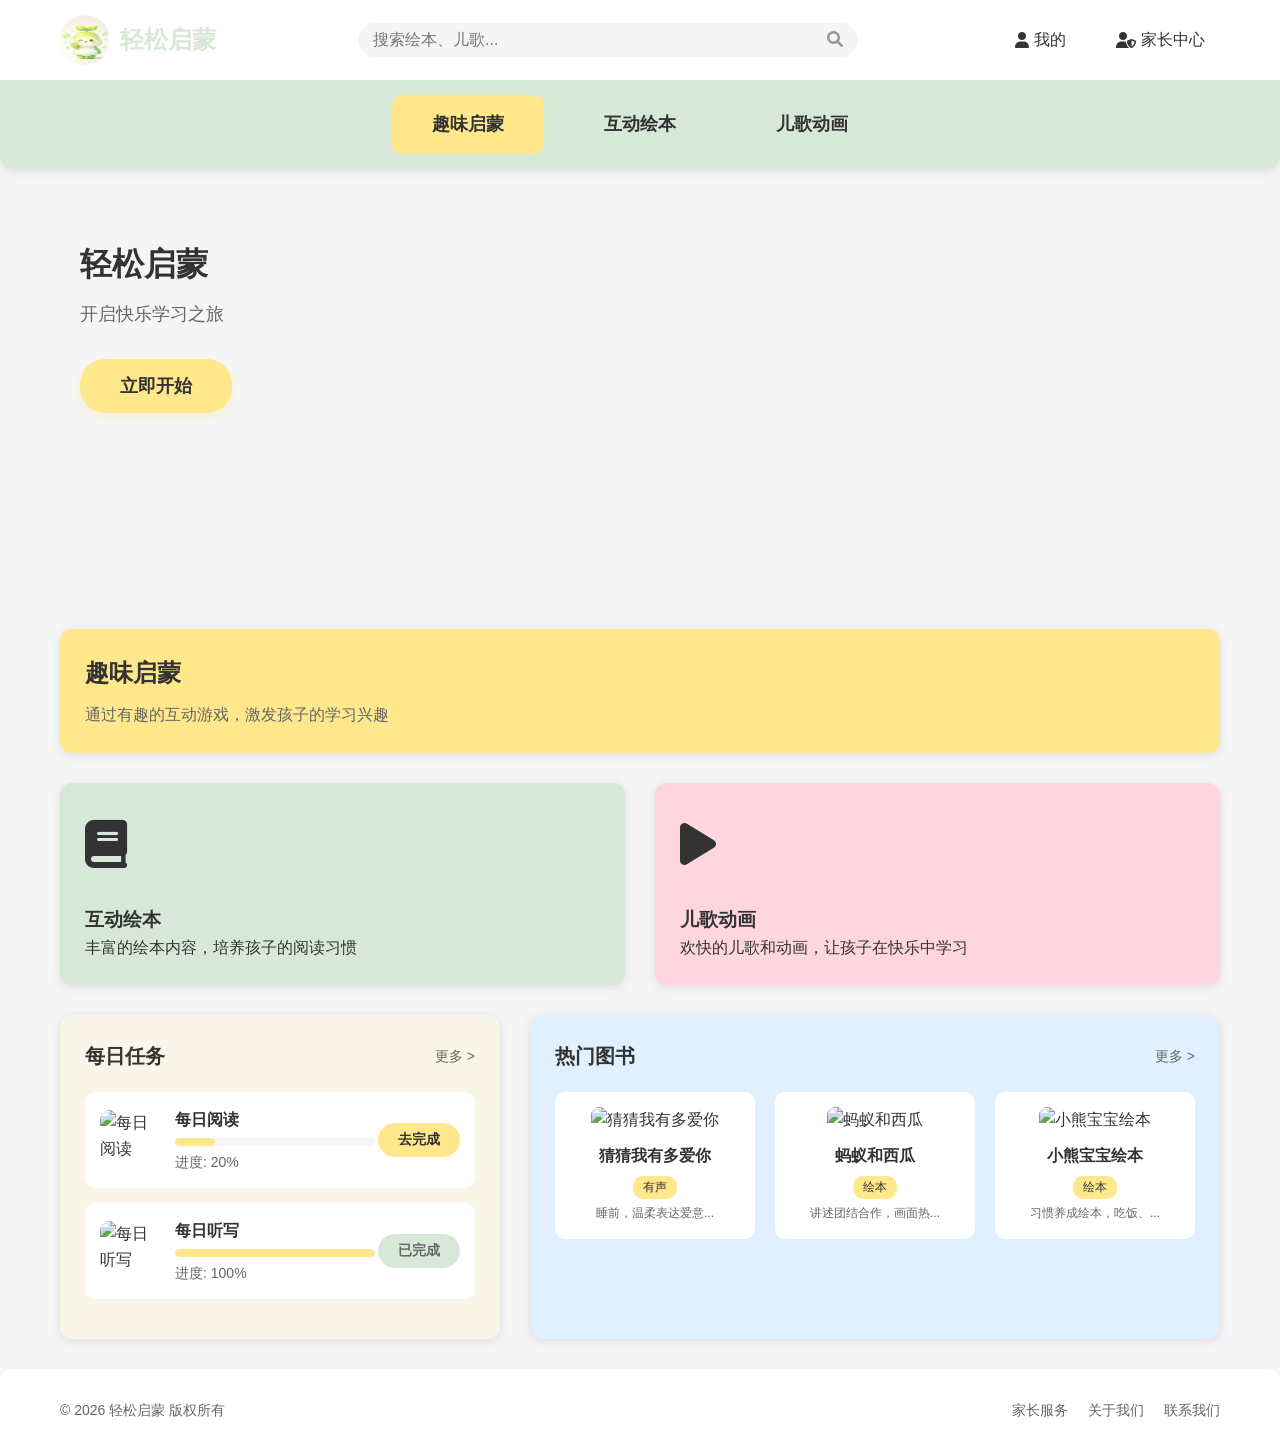
==== index.html @ 4df5da34 "Add files via upload" ====
<!DOCTYPE html>
<html lang="zh-CN">
<head>
    <meta charset="UTF-8">
    <meta name="viewport" content="width=device-width, initial-scale=1.0">
    <title>轻松启蒙 - 幼儿教育平台</title>
    <link rel="stylesheet" href="styles.css">
    <link rel="stylesheet" href="https://cdnjs.cloudflare.com/ajax/libs/font-awesome/6.0.0/css/all.min.css">
</head>
<body>
    <!-- 顶部导航区 -->
    <header class="top-nav">
        <div class="container">
            <div class="nav-left">
                <div class="logo">
                    <img src="image/生成APP引导页首屏.png" alt="轻松启蒙" class="mascot">
                    <h1>轻松启蒙</h1>
                </div>
            </div>
            <div class="nav-center">
                <div class="search-bar">
                    <input type="text" placeholder="搜索绘本、儿歌..." class="search-input">
                    <button class="search-btn"><i class="fas fa-search"></i></button>
                </div>
            </div>
            <div class="nav-right">
                <a href="#" class="nav-link"><i class="fas fa-user"></i> 我的</a>
                <a href="#" class="nav-link"><i class="fas fa-user-shield"></i> 家长中心</a>
            </div>
        </div>
        <!-- 导航菜单 -->
        <div class="nav-menu">
            <div class="container">
                <a href="#" class="menu-item active">趣味启蒙</a>
                <a href="#" class="menu-item">互动绘本</a>
                <a href="#" class="menu-item">儿歌动画</a>
            </div>
        </div>
    </header>

    <!-- 核心banner区 -->
    <section class="banner">
        <div class="banner-video">
            <video autoplay muted loop playsinline preload="auto" width="100%" height="100%">
                <source src="image/修改幼儿教育网站banner.mp4" type="video/mp4">
                <img src="image/幼儿教育APP Banner方案及提示词.png" alt="轻松启蒙" style="width:100%; height:100%; object-fit:cover;">
            </video>
        </div>
        <div class="container">
            <div class="banner-content">
                <div class="banner-text">
                    <h2>轻松启蒙</h2>
                    <p>开启快乐学习之旅</p>
                    <button class="start-btn">立即开始</button>
                </div>
            </div>
        </div>
    </section>

    <!-- 功能模块区 -->
    <section class="feature-section">
        <div class="container">
            <!-- 趣味启蒙 -->
            <div class="feature-card full-width yellow-bg">
                <div class="feature-content">
                    <h3>趣味启蒙</h3>
                    <p>通过有趣的互动游戏，激发孩子的学习兴趣</p>
                </div>
            </div>

            <!-- 第二行：互动绘本和儿歌动画 -->
            <div class="row">
                <div class="feature-card green-bg">
                    <div class="feature-icon">
                        <i class="fas fa-book"></i>
                    </div>
                    <h3>互动绘本</h3>
                    <p>丰富的绘本内容，培养孩子的阅读习惯</p>
                </div>
                <div class="feature-card pink-bg">
                    <div class="feature-icon">
                        <i class="fas fa-play"></i>
                    </div>
                    <h3>儿歌动画</h3>
                    <p>欢快的儿歌和动画，让孩子在快乐中学习</p>
                </div>
            </div>

            <!-- 第三行：每日任务和热门图书 -->
            <div class="row">
                <!-- 每日任务 -->
                <div class="feature-card beige-bg">
                    <div class="task-header">
                        <h3>每日任务</h3>
                        <a href="#" class="more-link">更多 ></a>
                    </div>
                    <div class="task-item">
                        <div class="task-info">
                            <img src="https://trae-api-cn.mchost.guru/api/ide/v1/text_to_image?prompt=cute%20cartoon%20children%20reading%20book%20at%20night%2C%20simple%20style&image_size=square" alt="每日阅读" class="task-icon">
                            <div class="task-details">
                                <h4>每日阅读</h4>
                                <div class="progress-bar">
                                    <div class="progress" style="width: 20%;"></div>
                                </div>
                                <p>进度: 20%</p>
                            </div>
                        </div>
                        <button class="task-btn">去完成</button>
                    </div>
                    <div class="task-item">
                        <div class="task-info">
                            <img src="https://trae-api-cn.mchost.guru/api/ide/v1/text_to_image?prompt=cute%20cartoon%20children%20writing%20characters%2C%20simple%20style&image_size=square" alt="每日听写" class="task-icon">
                            <div class="task-details">
                                <h4>每日听写</h4>
                                <div class="progress-bar">
                                    <div class="progress" style="width: 100%;"></div>
                                </div>
                                <p>进度: 100%</p>
                            </div>
                        </div>
                        <button class="task-btn completed">已完成</button>
                    </div>
                </div>

                <!-- 热门图书 -->
                <div class="feature-card blue-bg">
                    <div class="book-header">
                        <h3>热门图书</h3>
                        <a href="#" class="more-link">更多 ></a>
                    </div>
                    <div class="book-scroll">
                        <div class="book-item">
                            <img src="https://trae-api-cn.mchost.guru/api/ide/v1/text_to_image?prompt=cute%20cartoon%20rabbit%20and%20child%20hugging%2C%20picture%20book%20cover%2C%20simple%20style&image_size=portrait_4_3" alt="猜猜我有多爱你" class="book-cover">
                            <div class="book-info">
                                <h4>猜猜我有多爱你</h4>
                                <span class="book-tag">有声</span>
                                <p>睡前，温柔表达爱意...</p>
                            </div>
                        </div>
                        <div class="book-item">
                            <img src="https://trae-api-cn.mchost.guru/api/ide/v1/text_to_image?prompt=cute%20cartoon%20ants%20and%20watermelon%2C%20picture%20book%20cover%2C%20simple%20style&image_size=portrait_4_3" alt="蚂蚁和西瓜" class="book-cover">
                            <div class="book-info">
                                <h4>蚂蚁和西瓜</h4>
                                <span class="book-tag">绘本</span>
                                <p>讲述团结合作，画面热...</p>
                            </div>
                        </div>
                        <div class="book-item">
                            <img src="https://trae-api-cn.mchost.guru/api/ide/v1/text_to_image?prompt=cute%20cartoon%20bear%20reading%20book%2C%20picture%20book%20cover%2C%20simple%20style&image_size=portrait_4_3" alt="小熊宝宝绘本" class="book-cover">
                            <div class="book-info">
                                <h4>小熊宝宝绘本</h4>
                                <span class="book-tag">绘本</span>
                                <p>习惯养成绘本，吃饭、...</p>
                            </div>
                        </div>
                    </div>
                </div>
            </div>
        </div>
    </section>

    <!-- 底部信息区 -->
    <footer class="footer">
        <div class="container">
            <div class="footer-content">
                <p>© 2026 轻松启蒙 版权所有</p>
                <div class="footer-links">
                    <a href="#">家长服务</a>
                    <a href="#">关于我们</a>
                    <a href="#">联系我们</a>
                </div>
            </div>
        </div>
    </footer>

    <!-- 任务完成提示框 -->
    <div class="success-modal" id="successModal">
        <div class="modal-content">
            <div class="modal-icon">
                <i class="fas fa-star"></i>
                <i class="fas fa-star"></i>
                <i class="fas fa-star"></i>
            </div>
            <h3>你真棒！</h3>
            <p>任务完成得很好，继续加油哦！</p>
            <button class="modal-btn" onclick="closeModal()">确定</button>
        </div>
    </div>

    <script src="script.js"></script>
</body>
</html>
---- styles.css ----
/* 全局样式 */
* {
    margin: 0;
    padding: 0;
    box-sizing: border-box;
}

body {
    font-family: 'Arial Rounded MT Bold', 'Helvetica Rounded', Arial, sans-serif;
    background-color: #F5F5F5; /* 米白背景 */
    color: #333;
    line-height: 1.6;
}

.container {
    width: 100%;
    max-width: 1200px;
    margin: 0 auto;
    padding: 0 20px;
}

/* 顶部导航区 */
.top-nav {
    background-color: white;
    box-shadow: 0 2px 10px rgba(0, 0, 0, 0.1);
    border-radius: 0 0 12px 12px;
    margin-bottom: 30px;
}

.nav-left {
    display: flex;
    align-items: center;
}

.logo {
    display: flex;
    align-items: center;
    gap: 10px;
}

.logo .mascot {
    width: 50px;
    height: 50px;
    border-radius: 50%;
}

.logo h1 {
    font-size: 24px;
    font-weight: bold;
    color: #D8E8D8;
}

.top-nav .container {
    display: flex;
    justify-content: space-between;
    align-items: center;
    padding: 15px 20px;
}

.nav-center {
    flex: 1;
    max-width: 500px;
    margin: 0 50px;
}

.search-bar {
    display: flex;
    background-color: #F5F5F5;
    border-radius: 25px;
    padding: 8px 15px;
}

.search-input {
    flex: 1;
    border: none;
    background: transparent;
    font-size: 16px;
    outline: none;
}

.search-btn {
    background: transparent;
    border: none;
    color: #999;
    cursor: pointer;
    font-size: 16px;
}

.nav-right {
    display: flex;
    gap: 20px;
}

.nav-link {
    display: flex;
    align-items: center;
    gap: 5px;
    text-decoration: none;
    color: #333;
    font-size: 16px;
    padding: 8px 15px;
    border-radius: 10px;
    transition: all 0.3s ease;
}

.nav-link:hover {
    background-color: #F5F5F5;
    color: #FFE88B;
}

/* 导航菜单 */
.nav-menu {
    background-color: #D8E8D8; /* 浅绿背景 */
    border-radius: 0 0 12px 12px;
}

.nav-menu .container {
    display: flex;
    justify-content: center;
}

.menu-item {
    padding: 15px 40px;
    text-decoration: none;
    color: #333;
    font-size: 18px;
    font-weight: bold;
    border-radius: 10px;
    margin: 0 10px;
    transition: all 0.3s ease;
}

.menu-item:hover,
.menu-item.active {
    background-color: #FFE88B; /* 浅黄背景 */
    color: #333;
}

/* 核心banner区 */
.banner {
    position: relative;
    border-radius: 12px;
    margin-bottom: 30px;
    overflow: hidden;
    min-height: 400px;
}

.banner-video {
    position: absolute;
    top: 0;
    left: 0;
    width: 100%;
    height: 100%;
    z-index: 1;
}

.banner-video video {
    width: 100%;
    height: 100%;
    object-fit: cover;
}

.banner-content {
    position: relative;
    z-index: 2;
    display: flex;
    align-items: center;
    justify-content: space-between;
    padding: 40px 20px;
}

.banner-text {
    flex: 1;
    max-width: 500px;
}

.banner-text h2 {
    font-size: 32px;
    font-weight: bold;
    color: #333;
    margin-bottom: 10px;
}

.banner-text p {
    font-size: 18px;
    color: #666;
    margin-bottom: 30px;
}

.start-btn {
    background-color: #FFE88B; /* 浅黄背景 */
    color: #333;
    border: none;
    padding: 15px 40px;
    font-size: 18px;
    font-weight: bold;
    border-radius: 25px;
    cursor: pointer;
    transition: all 0.3s ease;
    box-shadow: 0 4px 10px rgba(255, 232, 139, 0.3);
}

.start-btn:hover {
    transform: scale(1.05);
    background-color: #FFC107;
}

.banner-image {
    flex: 1;
    display: flex;
    justify-content: flex-end;
}

.banner-image img {
    width: 100%;
    max-width: 500px;
    border-radius: 12px;
    animation: float 3s ease-in-out infinite;
}

@keyframes float {
    0% {
        transform: translateY(0px);
    }
    50% {
        transform: translateY(-10px);
    }
    100% {
        transform: translateY(0px);
    }
}

/* 功能模块区 */
.feature-section {
    margin-bottom: 30px;
}

.feature-section .container {
    display: flex;
    flex-direction: column;
    gap: 30px;
}

.row {
    display: flex;
    gap: 30px;
}

.feature-card {
    flex: 1;
    background-color: white;
    border-radius: 12px;
    padding: 25px;
    box-shadow: 0 2px 10px rgba(0, 0, 0, 0.1);
    transition: all 0.3s ease;
}

.feature-card:hover {
    transform: translateY(-5px);
    box-shadow: 0 5px 15px rgba(0, 0, 0, 0.1);
}

.full-width {
    width: 100%;
}

.yellow-bg {
    background-color: #FFE88B;
}

.green-bg {
    background-color: #D8E8D8;
}

.pink-bg {
    background-color: #FFD6E0;
}

.beige-bg {
    background-color: #F9F5E9;
}

.blue-bg {
    background-color: #E0F0FF;
}

.feature-content h3 {
    font-size: 24px;
    font-weight: bold;
    margin-bottom: 10px;
}

.feature-content p {
    font-size: 16px;
    color: #666;
}

.feature-icon {
    font-size: 48px;
    margin-bottom: 20px;
    color: #333;
}

/* 每日任务 */
.task-header {
    display: flex;
    justify-content: space-between;
    align-items: center;
    margin-bottom: 20px;
}

.task-header h3 {
    font-size: 20px;
    font-weight: bold;
}

.more-link {
    text-decoration: none;
    color: #666;
    font-size: 14px;
}

.task-item {
    display: flex;
    justify-content: space-between;
    align-items: center;
    padding: 15px;
    background-color: white;
    border-radius: 10px;
    margin-bottom: 15px;
}

.task-info {
    display: flex;
    align-items: center;
    gap: 15px;
}

.task-icon {
    width: 60px;
    height: 60px;
    border-radius: 10px;
}

.task-details h4 {
    font-size: 16px;
    font-weight: bold;
    margin-bottom: 5px;
}

.progress-bar {
    width: 200px;
    height: 8px;
    background-color: #F5F5F5;
    border-radius: 4px;
    overflow: hidden;
    margin: 5px 0;
}

.progress {
    height: 100%;
    background-color: #FFE88B;
    border-radius: 4px;
    transition: width 1s ease;
}

.task-details p {
    font-size: 14px;
    color: #666;
}

.task-btn {
    padding: 8px 20px;
    border: none;
    border-radius: 20px;
    font-size: 14px;
    font-weight: bold;
    cursor: pointer;
    transition: all 0.3s ease;
}

.task-btn:not(.completed) {
    background-color: #FFE88B;
    color: #333;
}

.task-btn:not(.completed):hover {
    background-color: #FFC107;
}

.task-btn.completed {
    background-color: #D8E8D8;
    color: #666;
    cursor: not-allowed;
}

/* 热门图书 */
.book-header {
    display: flex;
    justify-content: space-between;
    align-items: center;
    margin-bottom: 20px;
}

.book-header h3 {
    font-size: 20px;
    font-weight: bold;
}

.book-scroll {
    display: flex;
    gap: 20px;
    overflow-x: auto;
    padding-bottom: 10px;
}

.book-item {
    min-width: 200px;
    background-color: white;
    border-radius: 10px;
    padding: 15px;
    text-align: center;
}

.book-cover {
    width: 150px;
    height: 200px;
    border-radius: 8px;
    margin-bottom: 10px;
    object-fit: cover;
}

.book-info h4 {
    font-size: 16px;
    font-weight: bold;
    margin-bottom: 5px;
}

.book-tag {
    display: inline-block;
    background-color: #FFE88B;
    color: #333;
    font-size: 12px;
    padding: 2px 10px;
    border-radius: 10px;
    margin-bottom: 5px;
}

.book-info p {
    font-size: 12px;
    color: #666;
}

/* 底部信息区 */
.footer {
    background-color: white;
    border-radius: 12px 12px 0 0;
    padding: 30px 0;
}

.footer-content {
    display: flex;
    justify-content: space-between;
    align-items: center;
}

.footer-content p {
    font-size: 14px;
    color: #666;
}

.footer-links {
    display: flex;
    gap: 20px;
}

.footer-links a {
    text-decoration: none;
    color: #666;
    font-size: 14px;
    transition: color 0.3s ease;
}

.footer-links a:hover {
    color: #FFE88B;
}

/* 任务完成提示框 */
.success-modal {
    position: fixed;
    top: 0;
    left: 0;
    width: 100%;
    height: 100%;
    background-color: rgba(0, 0, 0, 0.5);
    display: flex;
    justify-content: center;
    align-items: center;
    z-index: 1000;
    opacity: 0;
    visibility: hidden;
    transition: all 0.3s ease;
}

.success-modal.active {
    opacity: 1;
    visibility: visible;
}

.modal-content {
    background-color: white;
    border-radius: 12px;
    padding: 40px;
    text-align: center;
    box-shadow: 0 5px 20px rgba(0, 0, 0, 0.2);
    transform: scale(0.8);
    transition: transform 0.3s ease;
}

.success-modal.active .modal-content {
    transform: scale(1);
}

.modal-icon {
    display: flex;
    justify-content: center;
    gap: 10px;
    margin-bottom: 20px;
}

.modal-icon i {
    font-size: 32px;
    color: #FFE88B;
    animation: star-pulse 1s ease-in-out infinite;
}

@keyframes star-pulse {
    0%, 100% {
        transform: scale(1);
    }
    50% {
        transform: scale(1.2);
    }
}

.modal-content h3 {
    font-size: 24px;
    font-weight: bold;
    margin-bottom: 10px;
}

.modal-content p {
    font-size: 16px;
    color: #666;
    margin-bottom: 30px;
}

.modal-btn {
    background-color: #FFE88B;
    color: #333;
    border: none;
    padding: 10px 30px;
    font-size: 16px;
    font-weight: bold;
    border-radius: 20px;
    cursor: pointer;
    transition: all 0.3s ease;
}

.modal-btn:hover {
    background-color: #FFC107;
}

/* 响应式设计 */
@media (max-width: 1024px) {
    .banner-content {
        flex-direction: column;
        text-align: center;
    }

    .banner-text {
        max-width: 100%;
        margin-bottom: 30px;
    }

    .banner-image img {
        max-width: 100%;
    }

    .row {
        flex-direction: column;
    }

    .feature-card {
        width: 100%;
    }
}

@media (max-width: 768px) {
    .top-nav .container {
        flex-direction: column;
        gap: 15px;
        padding: 15px;
    }

    .nav-center {
        margin: 0;
        width: 100%;
    }

    .nav-right {
        width: 100%;
        justify-content: center;
    }

    .menu-item {
        padding: 10px 20px;
        font-size: 16px;
    }

    .banner-content {
        padding: 30px 15px;
    }

    .banner-text h2 {
        font-size: 28px;
    }

    .start-btn {
        padding: 12px 30px;
        font-size: 16px;
    }

    .feature-card {
        padding: 20px;
    }

    .task-info {
        flex-direction: column;
        align-items: flex-start;
        gap: 10px;
    }

    .progress-bar {
        width: 100%;
    }

    .footer-content {
        flex-direction: column;
        gap: 15px;
        text-align: center;
    }
}

/* 滚动动画 */
@keyframes fadeInUp {
    from {
        opacity: 0;
        transform: translateY(30px);
    }
    to {
        opacity: 1;
        transform: translateY(0);
    }
}

.feature-card {
    animation: fadeInUp 0.6s ease-out;
}

.feature-card:nth-child(1) {
    animation-delay: 0.1s;
}

.feature-card:nth-child(2) {
    animation-delay: 0.2s;
}

.feature-card:nth-child(3) {
    animation-delay: 0.3s;
}

.feature-card:nth-child(4) {
    animation-delay: 0.4s;
}

.feature-card:nth-child(5) {
    animation-delay: 0.5s;
}
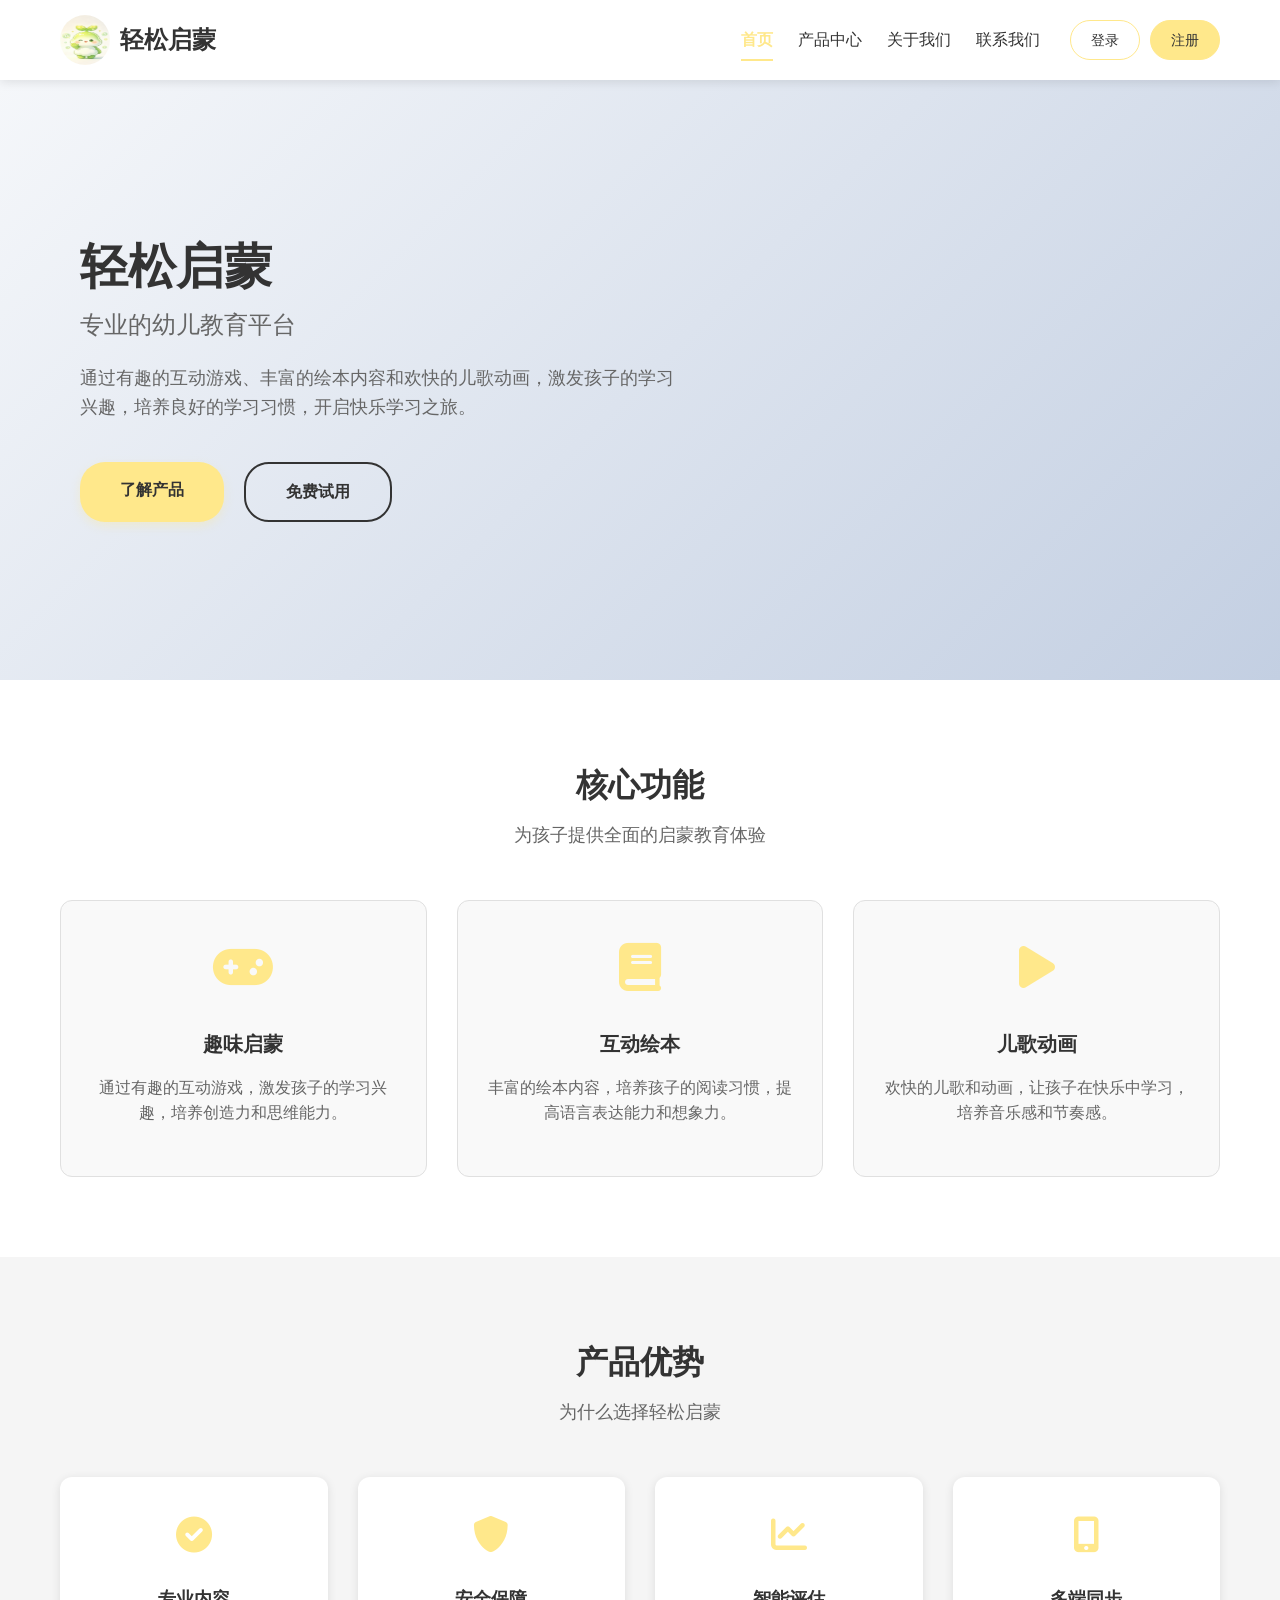
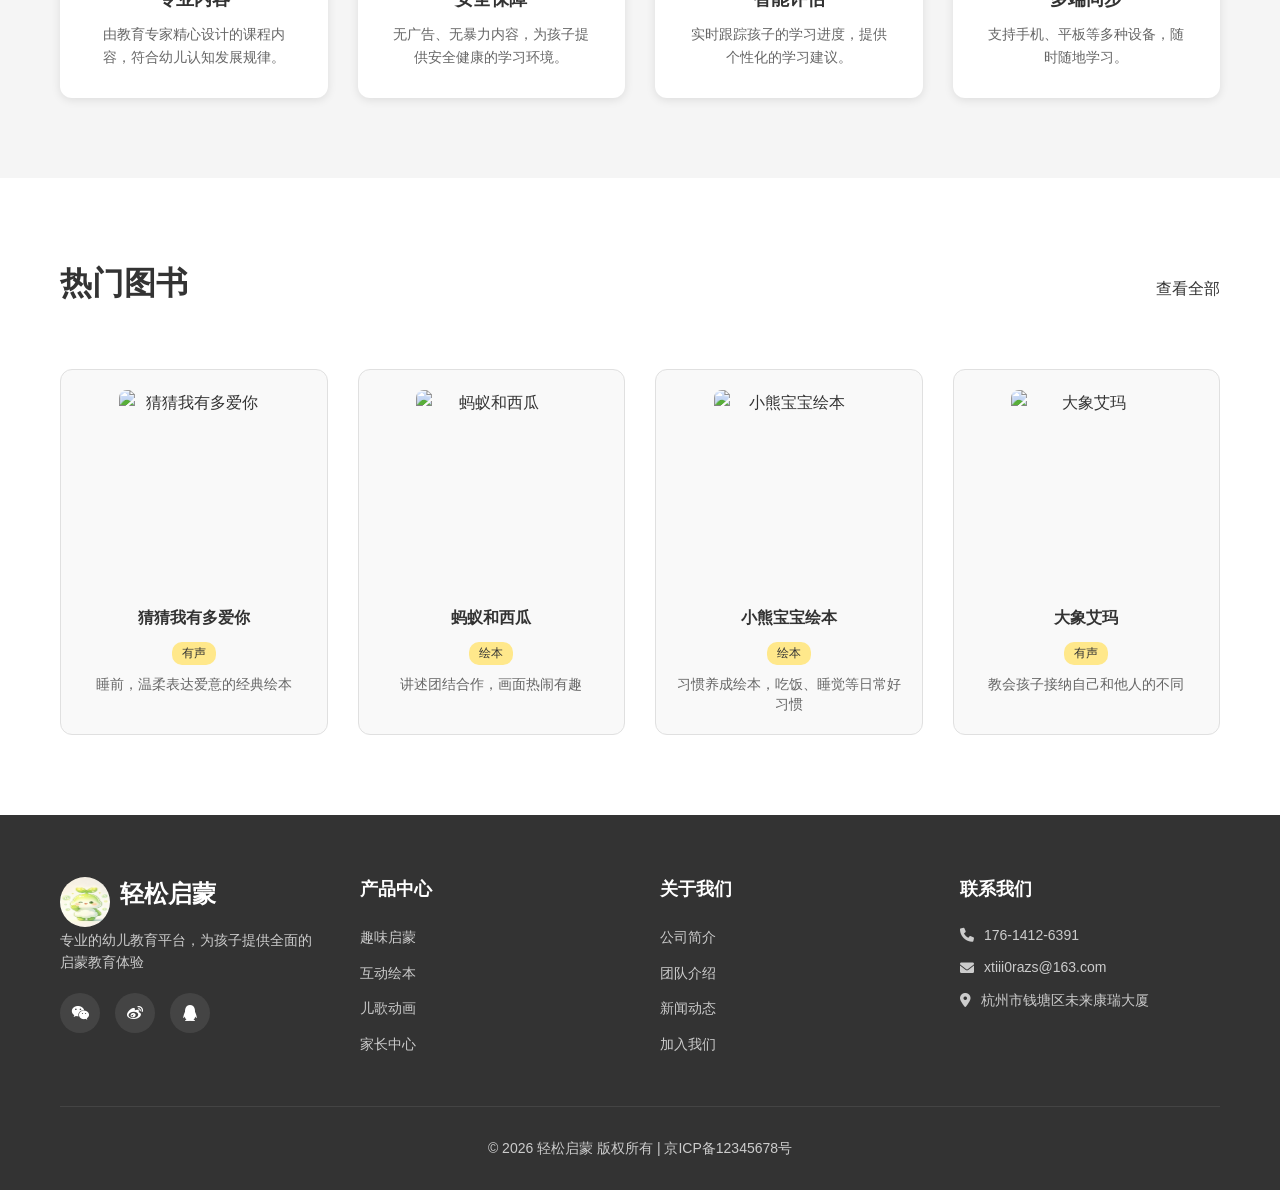
==== commit 040afbbe: "Add files via upload" ====
--- a/index.html
+++ b/index.html
@@ -17,23 +17,17 @@
                     <h1>轻松启蒙</h1>
                 </div>
             </div>
-            <div class="nav-center">
-                <div class="search-bar">
-                    <input type="text" placeholder="搜索绘本、儿歌..." class="search-input">
-                    <button class="search-btn"><i class="fas fa-search"></i></button>
-                </div>
-            </div>
             <div class="nav-right">
-                <a href="#" class="nav-link"><i class="fas fa-user"></i> 我的</a>
-                <a href="#" class="nav-link"><i class="fas fa-user-shield"></i> 家长中心</a>
-            </div>
-        </div>
-        <!-- 导航菜单 -->
-        <div class="nav-menu">
-            <div class="container">
-                <a href="#" class="menu-item active">趣味启蒙</a>
-                <a href="#" class="menu-item">互动绘本</a>
-                <a href="#" class="menu-item">儿歌动画</a>
+                <nav class="main-nav">
+                    <a href="index.html" class="nav-item active">首页</a>
+                    <a href="product.html" class="nav-item">产品中心</a>
+                    <a href="about.html" class="nav-item">关于我们</a>
+                    <a href="contact.html" class="nav-item">联系我们</a>
+                </nav>
+                <div class="nav-actions">
+                    <a href="login.html" class="nav-btn">登录</a>
+                    <a href="register.html" class="nav-btn primary">注册</a>
+                </div>
             </div>
         </div>
     </header>
@@ -49,110 +43,129 @@
         <div class="container">
             <div class="banner-content">
                 <div class="banner-text">
-                    <h2>轻松启蒙</h2>
-                    <p>开启快乐学习之旅</p>
-                    <button class="start-btn">立即开始</button>
-                </div>
-            </div>
-        </div>
-    </section>
-
-    <!-- 功能模块区 -->
-    <section class="feature-section">
-        <div class="container">
-            <!-- 趣味启蒙 -->
-            <div class="feature-card full-width yellow-bg">
-                <div class="feature-content">
+                    <h1>轻松启蒙</h1>
+                    <h2>专业的幼儿教育平台</h2>
+                    <p>通过有趣的互动游戏、丰富的绘本内容和欢快的儿歌动画，激发孩子的学习兴趣，培养良好的学习习惯，开启快乐学习之旅。</p>
+                    <div class="banner-buttons">
+                        <a href="product.html" class="banner-btn primary">了解产品</a>
+                        <a href="trial.html" class="banner-btn secondary">免费试用</a>
+                    </div>
+                </div>
+            </div>
+        </div>
+    </section>
+
+    <!-- 核心功能区 -->
+    <section class="features-section">
+        <div class="container">
+            <div class="section-header">
+                <h2>核心功能</h2>
+                <p>为孩子提供全面的启蒙教育体验</p>
+            </div>
+            <div class="features-grid">
+                <div class="feature-card" onclick="window.location.href='feature.html?name=趣味启蒙'">
+                    <div class="feature-icon">
+                        <i class="fas fa-gamepad"></i>
+                    </div>
                     <h3>趣味启蒙</h3>
-                    <p>通过有趣的互动游戏，激发孩子的学习兴趣</p>
-                </div>
-            </div>
-
-            <!-- 第二行：互动绘本和儿歌动画 -->
-            <div class="row">
-                <div class="feature-card green-bg">
+                    <p>通过有趣的互动游戏，激发孩子的学习兴趣，培养创造力和思维能力。</p>
+                </div>
+                <div class="feature-card" onclick="window.location.href='feature.html?name=互动绘本'">
                     <div class="feature-icon">
                         <i class="fas fa-book"></i>
                     </div>
                     <h3>互动绘本</h3>
-                    <p>丰富的绘本内容，培养孩子的阅读习惯</p>
-                </div>
-                <div class="feature-card pink-bg">
+                    <p>丰富的绘本内容，培养孩子的阅读习惯，提高语言表达能力和想象力。</p>
+                </div>
+                <div class="feature-card" onclick="window.location.href='feature.html?name=儿歌动画'">
                     <div class="feature-icon">
                         <i class="fas fa-play"></i>
                     </div>
                     <h3>儿歌动画</h3>
-                    <p>欢快的儿歌和动画，让孩子在快乐中学习</p>
-                </div>
-            </div>
-
-            <!-- 第三行：每日任务和热门图书 -->
-            <div class="row">
-                <!-- 每日任务 -->
-                <div class="feature-card beige-bg">
-                    <div class="task-header">
-                        <h3>每日任务</h3>
-                        <a href="#" class="more-link">更多 ></a>
-                    </div>
-                    <div class="task-item">
-                        <div class="task-info">
-                            <img src="https://trae-api-cn.mchost.guru/api/ide/v1/text_to_image?prompt=cute%20cartoon%20children%20reading%20book%20at%20night%2C%20simple%20style&image_size=square" alt="每日阅读" class="task-icon">
-                            <div class="task-details">
-                                <h4>每日阅读</h4>
-                                <div class="progress-bar">
-                                    <div class="progress" style="width: 20%;"></div>
-                                </div>
-                                <p>进度: 20%</p>
-                            </div>
-                        </div>
-                        <button class="task-btn">去完成</button>
-                    </div>
-                    <div class="task-item">
-                        <div class="task-info">
-                            <img src="https://trae-api-cn.mchost.guru/api/ide/v1/text_to_image?prompt=cute%20cartoon%20children%20writing%20characters%2C%20simple%20style&image_size=square" alt="每日听写" class="task-icon">
-                            <div class="task-details">
-                                <h4>每日听写</h4>
-                                <div class="progress-bar">
-                                    <div class="progress" style="width: 100%;"></div>
-                                </div>
-                                <p>进度: 100%</p>
-                            </div>
-                        </div>
-                        <button class="task-btn completed">已完成</button>
-                    </div>
-                </div>
-
-                <!-- 热门图书 -->
-                <div class="feature-card blue-bg">
-                    <div class="book-header">
-                        <h3>热门图书</h3>
-                        <a href="#" class="more-link">更多 ></a>
-                    </div>
-                    <div class="book-scroll">
-                        <div class="book-item">
-                            <img src="https://trae-api-cn.mchost.guru/api/ide/v1/text_to_image?prompt=cute%20cartoon%20rabbit%20and%20child%20hugging%2C%20picture%20book%20cover%2C%20simple%20style&image_size=portrait_4_3" alt="猜猜我有多爱你" class="book-cover">
-                            <div class="book-info">
-                                <h4>猜猜我有多爱你</h4>
-                                <span class="book-tag">有声</span>
-                                <p>睡前，温柔表达爱意...</p>
-                            </div>
-                        </div>
-                        <div class="book-item">
-                            <img src="https://trae-api-cn.mchost.guru/api/ide/v1/text_to_image?prompt=cute%20cartoon%20ants%20and%20watermelon%2C%20picture%20book%20cover%2C%20simple%20style&image_size=portrait_4_3" alt="蚂蚁和西瓜" class="book-cover">
-                            <div class="book-info">
-                                <h4>蚂蚁和西瓜</h4>
-                                <span class="book-tag">绘本</span>
-                                <p>讲述团结合作，画面热...</p>
-                            </div>
-                        </div>
-                        <div class="book-item">
-                            <img src="https://trae-api-cn.mchost.guru/api/ide/v1/text_to_image?prompt=cute%20cartoon%20bear%20reading%20book%2C%20picture%20book%20cover%2C%20simple%20style&image_size=portrait_4_3" alt="小熊宝宝绘本" class="book-cover">
-                            <div class="book-info">
-                                <h4>小熊宝宝绘本</h4>
-                                <span class="book-tag">绘本</span>
-                                <p>习惯养成绘本，吃饭、...</p>
-                            </div>
-                        </div>
+                    <p>欢快的儿歌和动画，让孩子在快乐中学习，培养音乐感和节奏感。</p>
+                </div>
+            </div>
+        </div>
+    </section>
+
+    <!-- 产品优势区 -->
+    <section class="advantages-section">
+        <div class="container">
+            <div class="section-header">
+                <h2>产品优势</h2>
+                <p>为什么选择轻松启蒙</p>
+            </div>
+            <div class="advantages-grid">
+                <div class="advantage-item" onclick="window.location.href='product.html'">
+                    <div class="advantage-icon">
+                        <i class="fas fa-check-circle"></i>
+                    </div>
+                    <h3>专业内容</h3>
+                    <p>由教育专家精心设计的课程内容，符合幼儿认知发展规律。</p>
+                </div>
+                <div class="advantage-item" onclick="window.location.href='product.html'">
+                    <div class="advantage-icon">
+                        <i class="fas fa-shield-alt"></i>
+                    </div>
+                    <h3>安全保障</h3>
+                    <p>无广告、无暴力内容，为孩子提供安全健康的学习环境。</p>
+                </div>
+                <div class="advantage-item" onclick="window.location.href='product.html'">
+                    <div class="advantage-icon">
+                        <i class="fas fa-chart-line"></i>
+                    </div>
+                    <h3>智能评估</h3>
+                    <p>实时跟踪孩子的学习进度，提供个性化的学习建议。</p>
+                </div>
+                <div class="advantage-item" onclick="window.location.href='product.html'">
+                    <div class="advantage-icon">
+                        <i class="fas fa-mobile-alt"></i>
+                    </div>
+                    <h3>多端同步</h3>
+                    <p>支持手机、平板等多种设备，随时随地学习。</p>
+                </div>
+            </div>
+        </div>
+    </section>
+
+    <!-- 热门图书区 -->
+    <section class="books-section">
+        <div class="container">
+            <div class="section-header">
+                <h2>热门图书</h2>
+                <a href="#" class="more-link">查看全部</a>
+            </div>
+            <div class="books-grid">
+                <div class="book-item">
+                    <img src="image/猜猜我有多爱你.png" alt="猜猜我有多爱你" class="book-cover">
+                    <div class="book-info">
+                        <h4>猜猜我有多爱你</h4>
+                        <span class="book-tag">有声</span>
+                        <p>睡前，温柔表达爱意的经典绘本</p>
+                    </div>
+                </div>
+                <div class="book-item">
+                    <img src="image/蚂蚁和西瓜.png" alt="蚂蚁和西瓜" class="book-cover">
+                    <div class="book-info">
+                        <h4>蚂蚁和西瓜</h4>
+                        <span class="book-tag">绘本</span>
+                        <p>讲述团结合作，画面热闹有趣</p>
+                    </div>
+                </div>
+                <div class="book-item">
+                    <img src="image/小熊宝宝.png" alt="小熊宝宝绘本" class="book-cover">
+                    <div class="book-info">
+                        <h4>小熊宝宝绘本</h4>
+                        <span class="book-tag">绘本</span>
+                        <p>习惯养成绘本，吃饭、睡觉等日常好习惯</p>
+                    </div>
+                </div>
+                <div class="book-item">
+                    <img src="image/大象艾玛儿童书籍封面设计 (1).png" alt="大象艾玛" class="book-cover">
+                    <div class="book-info">
+                        <h4>大象艾玛</h4>
+                        <span class="book-tag">有声</span>
+                        <p>教会孩子接纳自己和他人的不同</p>
                     </div>
                 </div>
             </div>
@@ -163,12 +176,47 @@
     <footer class="footer">
         <div class="container">
             <div class="footer-content">
-                <p>© 2026 轻松启蒙 版权所有</p>
-                <div class="footer-links">
-                    <a href="#">家长服务</a>
-                    <a href="#">关于我们</a>
-                    <a href="#">联系我们</a>
-                </div>
+                <div class="footer-logo">
+                    <div class="logo">
+                        <img src="image/生成APP引导页首屏.png" alt="轻松启蒙" class="mascot">
+                        <h2>轻松启蒙</h2>
+                    </div>
+                    <p>专业的幼儿教育平台，为孩子提供全面的启蒙教育体验</p>
+                    <div class="social-links">
+                        <a href="#" class="social-link"><i class="fab fa-weixin"></i></a>
+                        <a href="#" class="social-link"><i class="fab fa-weibo"></i></a>
+                        <a href="#" class="social-link"><i class="fab fa-qq"></i></a>
+                    </div>
+                </div>
+                <div class="footer-nav">
+                    <h3>产品中心</h3>
+                    <ul>
+                        <li><a href="product.html">趣味启蒙</a></li>
+                        <li><a href="product.html">互动绘本</a></li>
+                        <li><a href="product.html">儿歌动画</a></li>
+                        <li><a href="product.html">家长中心</a></li>
+                    </ul>
+                </div>
+                <div class="footer-nav">
+                    <h3>关于我们</h3>
+                    <ul>
+                        <li><a href="about.html">公司简介</a></li>
+                        <li><a href="about.html">团队介绍</a></li>
+                        <li><a href="about.html">新闻动态</a></li>
+                        <li><a href="about.html">加入我们</a></li>
+                    </ul>
+                </div>
+                <div class="footer-contact">
+                    <h3>联系我们</h3>
+                    <ul>
+                        <li><i class="fas fa-phone"></i>176-1412-6391 </li>
+                        <li><i class="fas fa-envelope"></i> xtiii0razs@163.com</li>
+                        <li><i class="fas fa-map-marker-alt"></i> 杭州市钱塘区未来康瑞大厦</li>
+                    </ul>
+                </div>
+            </div>
+            <div class="footer-bottom">
+                <p>© 2026 轻松启蒙 版权所有 | 京ICP备12345678号</p>
             </div>
         </div>
     </footer>
--- a/styles.css
+++ b/styles.css
@@ -6,10 +6,23 @@
 }
 
 body {
-    font-family: 'Arial Rounded MT Bold', 'Helvetica Rounded', Arial, sans-serif;
+    font-family: 'Segoe UI', 'PingFang SC', 'Microsoft YaHei', sans-serif;
     background-color: #F5F5F5; /* 米白背景 */
     color: #333;
     line-height: 1.6;
+}
+
+/* 全局颜色变量 */
+:root {
+    --primary-color: #FFE88B;
+    --secondary-color: #D8E8D8;
+    --text-color: #333;
+    --text-light: #666;
+    --background-color: #F5F5F5;
+    --white: #FFFFFF;
+    --dark: #333333;
+    --light-gray: #f9f9f9;
+    --border-color: #e0e0e0;
 }
 
 .container {
@@ -23,8 +36,9 @@
 .top-nav {
     background-color: white;
     box-shadow: 0 2px 10px rgba(0, 0, 0, 0.1);
-    border-radius: 0 0 12px 12px;
-    margin-bottom: 30px;
+    position: sticky;
+    top: 0;
+    z-index: 1000;
 }
 
 .nav-left {
@@ -47,7 +61,7 @@
 .logo h1 {
     font-size: 24px;
     font-weight: bold;
-    color: #D8E8D8;
+    color: var(--text-color);
 }
 
 .top-nav .container {
@@ -57,92 +71,94 @@
     padding: 15px 20px;
 }
 
-.nav-center {
-    flex: 1;
-    max-width: 500px;
-    margin: 0 50px;
-}
-
-.search-bar {
-    display: flex;
-    background-color: #F5F5F5;
-    border-radius: 25px;
-    padding: 8px 15px;
-}
-
-.search-input {
-    flex: 1;
-    border: none;
-    background: transparent;
+.nav-right {
+    display: flex;
+    align-items: center;
+    gap: 30px;
+}
+
+.main-nav {
+    display: flex;
+    gap: 25px;
+}
+
+.nav-item {
+    text-decoration: none;
+    color: var(--text-color);
     font-size: 16px;
-    outline: none;
-}
-
-.search-btn {
-    background: transparent;
-    border: none;
-    color: #999;
-    cursor: pointer;
-    font-size: 16px;
-}
-
-.nav-right {
-    display: flex;
-    gap: 20px;
-}
-
-.nav-link {
-    display: flex;
-    align-items: center;
-    gap: 5px;
+    font-weight: 500;
+    transition: all 0.3s ease;
+    position: relative;
+    padding: 8px 0;
+}
+
+.nav-item:hover {
+    color: var(--primary-color);
+    transform: translateY(-2px);
+}
+
+.nav-item::after {
+    content: '';
+    position: absolute;
+    bottom: 0;
+    left: 0;
+    width: 0;
+    height: 2px;
+    background-color: var(--primary-color);
+    transition: width 0.3s ease;
+}
+
+.nav-item:hover::after {
+    width: 100%;
+}
+
+.nav-item.active {
+    color: var(--primary-color);
+    font-weight: bold;
+}
+
+.nav-item.active::after {
+    width: 100%;
+}
+
+.nav-actions {
+    display: flex;
+    gap: 10px;
+}
+
+.nav-btn {
+    padding: 8px 20px;
     text-decoration: none;
-    color: #333;
-    font-size: 16px;
-    padding: 8px 15px;
-    border-radius: 10px;
-    transition: all 0.3s ease;
-}
-
-.nav-link:hover {
-    background-color: #F5F5F5;
-    color: #FFE88B;
-}
-
-/* 导航菜单 */
-.nav-menu {
-    background-color: #D8E8D8; /* 浅绿背景 */
-    border-radius: 0 0 12px 12px;
-}
-
-.nav-menu .container {
-    display: flex;
-    justify-content: center;
-}
-
-.menu-item {
-    padding: 15px 40px;
-    text-decoration: none;
-    color: #333;
-    font-size: 18px;
-    font-weight: bold;
-    border-radius: 10px;
-    margin: 0 10px;
-    transition: all 0.3s ease;
-}
-
-.menu-item:hover,
-.menu-item.active {
-    background-color: #FFE88B; /* 浅黄背景 */
-    color: #333;
+    border-radius: 20px;
+    font-size: 14px;
+    font-weight: 500;
+    transition: all 0.3s ease;
+    border: 1px solid var(--primary-color);
+    color: var(--text-color);
+}
+
+.nav-btn:hover {
+    background-color: var(--primary-color);
+    color: var(--text-color);
+}
+
+.nav-btn.primary {
+    background-color: var(--primary-color);
+    color: var(--text-color);
+}
+
+.nav-btn.primary:hover {
+    background-color: #FFC107;
 }
 
 /* 核心banner区 */
 .banner {
     position: relative;
-    border-radius: 12px;
-    margin-bottom: 30px;
     overflow: hidden;
-    min-height: 400px;
+    min-height: 600px;
+    display: flex;
+    align-items: center;
+    background: linear-gradient(135deg, #f5f7fa 0%, #c3cfe2 100%);
 }
 
 .banner-video {
@@ -152,6 +168,7 @@
     width: 100%;
     height: 100%;
     z-index: 1;
+    opacity: 0.6;
 }
 
 .banner-video video {
@@ -165,53 +182,83 @@
     z-index: 2;
     display: flex;
     align-items: center;
-    justify-content: space-between;
-    padding: 40px 20px;
+    justify-content: flex-start;
+    padding: 60px 20px;
+    width: 100%;
 }
 
 .banner-text {
-    flex: 1;
-    max-width: 500px;
+    text-align: left;
+    max-width: 600px;
+}
+
+.banner-text h1 {
+    font-size: 48px;
+    font-weight: bold;
+    color: var(--text-color);
+    margin-bottom: 10px;
+    line-height: 1.2;
 }
 
 .banner-text h2 {
-    font-size: 32px;
-    font-weight: bold;
-    color: #333;
-    margin-bottom: 10px;
+    font-size: 24px;
+    font-weight: 500;
+    color: var(--text-light);
+    margin-bottom: 20px;
 }
 
 .banner-text p {
     font-size: 18px;
-    color: #666;
-    margin-bottom: 30px;
-}
-
-.start-btn {
-    background-color: #FFE88B; /* 浅黄背景 */
-    color: #333;
-    border: none;
+    color: var(--text-light);
+    margin-bottom: 40px;
+    line-height: 1.6;
+}
+
+.banner-buttons {
+    display: flex;
+    gap: 20px;
+}
+
+.banner-btn {
     padding: 15px 40px;
-    font-size: 18px;
-    font-weight: bold;
+    text-decoration: none;
     border-radius: 25px;
-    cursor: pointer;
-    transition: all 0.3s ease;
+    font-size: 16px;
+    font-weight: bold;
+    transition: all 0.3s ease;
+    display: inline-block;
+}
+
+.banner-btn.primary {
+    background-color: var(--primary-color);
+    color: var(--text-color);
     box-shadow: 0 4px 10px rgba(255, 232, 139, 0.3);
 }
 
-.start-btn:hover {
+.banner-btn.primary:hover {
     transform: scale(1.05);
     background-color: #FFC107;
 }
 
+.banner-btn.secondary {
+    background-color: transparent;
+    color: var(--text-color);
+    border: 2px solid var(--text-color);
+}
+
+.banner-btn.secondary:hover {
+    transform: scale(1.05);
+    background-color: var(--text-color);
+    color: var(--white);
+}
+
 .banner-image {
     flex: 1;
     display: flex;
     justify-content: flex-end;
 }
 
-.banner-image img {
+.banner-mascot {
     width: 100%;
     max-width: 500px;
     border-radius: 12px;
@@ -223,266 +270,323 @@
         transform: translateY(0px);
     }
     50% {
-        transform: translateY(-10px);
+        transform: translateY(-20px);
     }
     100% {
         transform: translateY(0px);
     }
 }
 
-/* 功能模块区 */
-.feature-section {
-    margin-bottom: 30px;
-}
-
-.feature-section .container {
-    display: flex;
-    flex-direction: column;
+/* 通用区块样式 */
+.section-header {
+    text-align: center;
+    margin-bottom: 50px;
+}
+
+.section-header h2 {
+    font-size: 32px;
+    font-weight: bold;
+    color: var(--text-color);
+    margin-bottom: 10px;
+}
+
+.section-header p {
+    font-size: 18px;
+    color: var(--text-light);
+}
+
+/* 核心功能区 */
+.features-section {
+    padding: 80px 0;
+    background-color: var(--white);
+}
+
+.features-grid {
+    display: grid;
+    grid-template-columns: repeat(auto-fit, minmax(300px, 1fr));
     gap: 30px;
 }
 
-.row {
-    display: flex;
-    gap: 30px;
-}
-
 .feature-card {
-    flex: 1;
-    background-color: white;
+    background-color: var(--light-gray);
     border-radius: 12px;
-    padding: 25px;
-    box-shadow: 0 2px 10px rgba(0, 0, 0, 0.1);
-    transition: all 0.3s ease;
+    padding: 30px;
+    text-align: center;
+    transition: all 0.3s ease;
+    border: 1px solid var(--border-color);
+    cursor: pointer;
 }
 
 .feature-card:hover {
-    transform: translateY(-5px);
-    box-shadow: 0 5px 15px rgba(0, 0, 0, 0.1);
-}
-
-.full-width {
-    width: 100%;
-}
-
-.yellow-bg {
-    background-color: #FFE88B;
-}
-
-.green-bg {
-    background-color: #D8E8D8;
-}
-
-.pink-bg {
-    background-color: #FFD6E0;
-}
-
-.beige-bg {
-    background-color: #F9F5E9;
-}
-
-.blue-bg {
-    background-color: #E0F0FF;
-}
-
-.feature-content h3 {
-    font-size: 24px;
-    font-weight: bold;
-    margin-bottom: 10px;
-}
-
-.feature-content p {
-    font-size: 16px;
-    color: #666;
+    transform: translateY(-10px);
+    box-shadow: 0 10px 20px rgba(0, 0, 0, 0.1);
+    border-color: var(--primary-color);
 }
 
 .feature-icon {
     font-size: 48px;
     margin-bottom: 20px;
-    color: #333;
-}
-
-/* 每日任务 */
-.task-header {
+    color: var(--primary-color);
+}
+
+.feature-card h3 {
+    font-size: 20px;
+    font-weight: bold;
+    margin-bottom: 15px;
+    color: var(--text-color);
+}
+
+.feature-card p {
+    font-size: 16px;
+    color: var(--text-light);
+    margin-bottom: 20px;
+    line-height: 1.6;
+}
+
+.feature-link {
+    display: inline-flex;
+    align-items: center;
+    gap: 5px;
+    text-decoration: none;
+    color: var(--text-color);
+    font-weight: 500;
+    transition: all 0.3s ease;
+}
+
+.feature-link:hover {
+    color: var(--primary-color);
+}
+
+/* 产品优势区 */
+.advantages-section {
+    padding: 80px 0;
+    background-color: var(--background-color);
+}
+
+.advantages-grid {
+    display: grid;
+    grid-template-columns: repeat(auto-fit, minmax(250px, 1fr));
+    gap: 30px;
+}
+
+.advantage-item {
+    background-color: var(--white);
+    border-radius: 12px;
+    padding: 30px;
+    text-align: center;
+    transition: all 0.3s ease;
+    box-shadow: 0 2px 10px rgba(0, 0, 0, 0.1);
+    cursor: pointer;
+}
+
+.advantage-item:hover {
+    transform: translateY(-5px);
+    box-shadow: 0 5px 15px rgba(0, 0, 0, 0.1);
+}
+
+.advantage-icon {
+    font-size: 36px;
+    margin-bottom: 20px;
+    color: var(--primary-color);
+}
+
+.advantage-item h3 {
+    font-size: 18px;
+    font-weight: bold;
+    margin-bottom: 10px;
+    color: var(--text-color);
+}
+
+.advantage-item p {
+    font-size: 14px;
+    color: var(--text-light);
+    line-height: 1.6;
+}
+
+/* 热门图书区 */
+.books-section {
+    padding: 80px 0;
+    background-color: var(--white);
+}
+
+.books-section .section-header {
     display: flex;
     justify-content: space-between;
     align-items: center;
-    margin-bottom: 20px;
-}
-
-.task-header h3 {
-    font-size: 20px;
-    font-weight: bold;
-}
-
-.more-link {
-    text-decoration: none;
-    color: #666;
-    font-size: 14px;
-}
-
-.task-item {
-    display: flex;
-    justify-content: space-between;
-    align-items: center;
-    padding: 15px;
-    background-color: white;
-    border-radius: 10px;
-    margin-bottom: 15px;
-}
-
-.task-info {
-    display: flex;
-    align-items: center;
-    gap: 15px;
-}
-
-.task-icon {
-    width: 60px;
-    height: 60px;
-    border-radius: 10px;
-}
-
-.task-details h4 {
-    font-size: 16px;
-    font-weight: bold;
-    margin-bottom: 5px;
-}
-
-.progress-bar {
-    width: 200px;
-    height: 8px;
-    background-color: #F5F5F5;
-    border-radius: 4px;
-    overflow: hidden;
-    margin: 5px 0;
-}
-
-.progress {
-    height: 100%;
-    background-color: #FFE88B;
-    border-radius: 4px;
-    transition: width 1s ease;
-}
-
-.task-details p {
-    font-size: 14px;
-    color: #666;
-}
-
-.task-btn {
-    padding: 8px 20px;
-    border: none;
-    border-radius: 20px;
-    font-size: 14px;
-    font-weight: bold;
-    cursor: pointer;
-    transition: all 0.3s ease;
-}
-
-.task-btn:not(.completed) {
-    background-color: #FFE88B;
-    color: #333;
-}
-
-.task-btn:not(.completed):hover {
-    background-color: #FFC107;
-}
-
-.task-btn.completed {
-    background-color: #D8E8D8;
-    color: #666;
-    cursor: not-allowed;
-}
-
-/* 热门图书 */
-.book-header {
-    display: flex;
-    justify-content: space-between;
-    align-items: center;
-    margin-bottom: 20px;
-}
-
-.book-header h3 {
-    font-size: 20px;
-    font-weight: bold;
-}
-
-.book-scroll {
-    display: flex;
-    gap: 20px;
-    overflow-x: auto;
-    padding-bottom: 10px;
+    text-align: left;
+}
+
+.books-grid {
+    display: grid;
+    grid-template-columns: repeat(auto-fit, minmax(200px, 1fr));
+    gap: 30px;
 }
 
 .book-item {
-    min-width: 200px;
-    background-color: white;
-    border-radius: 10px;
-    padding: 15px;
+    background-color: var(--light-gray);
+    border-radius: 12px;
+    padding: 20px;
     text-align: center;
+    transition: all 0.3s ease;
+    border: 1px solid var(--border-color);
+}
+
+.book-item:hover {
+    transform: translateY(-5px);
+    box-shadow: 0 5px 15px rgba(0, 0, 0, 0.1);
 }
 
 .book-cover {
     width: 150px;
     height: 200px;
     border-radius: 8px;
-    margin-bottom: 10px;
+    margin-bottom: 15px;
     object-fit: cover;
+    display: block;
+    margin-left: auto;
+    margin-right: auto;
 }
 
 .book-info h4 {
     font-size: 16px;
     font-weight: bold;
-    margin-bottom: 5px;
+    margin-bottom: 8px;
+    color: var(--text-color);
 }
 
 .book-tag {
     display: inline-block;
-    background-color: #FFE88B;
-    color: #333;
+    background-color: var(--primary-color);
+    color: var(--text-color);
     font-size: 12px;
     padding: 2px 10px;
     border-radius: 10px;
-    margin-bottom: 5px;
+    margin-bottom: 10px;
 }
 
 .book-info p {
-    font-size: 12px;
-    color: #666;
+    font-size: 14px;
+    color: var(--text-light);
+    line-height: 1.4;
+}
+
+.more-link {
+    text-decoration: none;
+    color: var(--text-color);
+    font-weight: 500;
+    transition: all 0.3s ease;
+}
+
+.more-link:hover {
+    color: var(--primary-color);
 }
 
 /* 底部信息区 */
 .footer {
-    background-color: white;
-    border-radius: 12px 12px 0 0;
-    padding: 30px 0;
+    background-color: var(--dark);
+    color: var(--white);
+    padding: 60px 0 30px;
 }
 
 .footer-content {
-    display: flex;
-    justify-content: space-between;
-    align-items: center;
-}
-
-.footer-content p {
+    display: grid;
+    grid-template-columns: repeat(auto-fit, minmax(250px, 1fr));
+    gap: 40px;
+    margin-bottom: 40px;
+}
+
+.footer-logo .logo h2 {
+    font-size: 24px;
+    font-weight: bold;
+    color: var(--white);
+    margin-bottom: 15px;
+}
+
+.footer-logo p {
     font-size: 14px;
-    color: #666;
-}
-
-.footer-links {
-    display: flex;
-    gap: 20px;
-}
-
-.footer-links a {
+    color: #ccc;
+    margin-bottom: 20px;
+    line-height: 1.6;
+}
+
+.social-links {
+    display: flex;
+    gap: 15px;
+}
+
+.social-link {
+    display: flex;
+    align-items: center;
+    justify-content: center;
+    width: 40px;
+    height: 40px;
+    border-radius: 50%;
+    background-color: #444;
+    color: var(--white);
     text-decoration: none;
-    color: #666;
+    transition: all 0.3s ease;
+}
+
+.social-link:hover {
+    background-color: var(--primary-color);
+    color: var(--text-color);
+}
+
+.footer-nav h3 {
+    font-size: 18px;
+    font-weight: bold;
+    margin-bottom: 20px;
+    color: var(--white);
+}
+
+.footer-nav ul {
+    list-style: none;
+}
+
+.footer-nav ul li {
+    margin-bottom: 10px;
+}
+
+.footer-nav ul li a {
+    text-decoration: none;
+    color: #ccc;
     font-size: 14px;
     transition: color 0.3s ease;
 }
 
-.footer-links a:hover {
-    color: #FFE88B;
+.footer-nav ul li a:hover {
+    color: var(--primary-color);
+}
+
+.footer-contact h3 {
+    font-size: 18px;
+    font-weight: bold;
+    margin-bottom: 20px;
+    color: var(--white);
+}
+
+.footer-contact ul {
+    list-style: none;
+}
+
+.footer-contact ul li {
+    margin-bottom: 10px;
+    display: flex;
+    align-items: center;
+    gap: 10px;
+    color: #ccc;
+    font-size: 14px;
+}
+
+.footer-bottom {
+    border-top: 1px solid #444;
+    padding-top: 30px;
+    text-align: center;
+}
+
+.footer-bottom p {
+    font-size: 14px;
+    color: #ccc;
 }
 
 /* 任务完成提示框 */
@@ -583,16 +687,14 @@
         margin-bottom: 30px;
     }
 
-    .banner-image img {
+    .banner-mascot {
         max-width: 100%;
     }
 
-    .row {
-        flex-direction: column;
-    }
-
-    .feature-card {
-        width: 100%;
+    .features-grid,
+    .advantages-grid,
+    .books-grid {
+        grid-template-columns: repeat(auto-fit, minmax(250px, 1fr));
     }
 }
 
@@ -603,52 +705,83 @@
         padding: 15px;
     }
 
-    .nav-center {
-        margin: 0;
-        width: 100%;
-    }
-
     .nav-right {
         width: 100%;
+        flex-direction: column;
+        gap: 15px;
+        align-items: center;
+    }
+
+    .main-nav {
+        flex-wrap: wrap;
         justify-content: center;
     }
 
-    .menu-item {
-        padding: 10px 20px;
-        font-size: 16px;
+    .nav-item {
+        font-size: 14px;
+        padding: 0 10px;
     }
 
     .banner-content {
         padding: 30px 15px;
     }
 
+    .banner-text h1 {
+        font-size: 36px;
+    }
+
     .banner-text h2 {
+        font-size: 20px;
+    }
+
+    .banner-buttons {
+        flex-direction: column;
+        align-items: center;
+    }
+
+    .banner-btn {
+        width: 200px;
+        text-align: center;
+    }
+
+    .section-header h2 {
         font-size: 28px;
     }
 
-    .start-btn {
-        padding: 12px 30px;
+    .section-header p {
         font-size: 16px;
     }
 
-    .feature-card {
+    .features-section,
+    .advantages-section,
+    .books-section {
+        padding: 60px 0;
+    }
+
+    .feature-card,
+    .advantage-item,
+    .book-item {
         padding: 20px;
     }
 
-    .task-info {
-        flex-direction: column;
-        align-items: flex-start;
-        gap: 10px;
-    }
-
-    .progress-bar {
-        width: 100%;
-    }
-
     .footer-content {
-        flex-direction: column;
+        grid-template-columns: 1fr;
+        text-align: center;
+    }
+
+    .footer-nav ul {
+        display: flex;
+        flex-wrap: wrap;
+        justify-content: center;
         gap: 15px;
-        text-align: center;
+    }
+
+    .footer-nav ul li {
+        margin-bottom: 0;
+    }
+
+    .footer-contact ul li {
+        justify-content: center;
     }
 }
 
